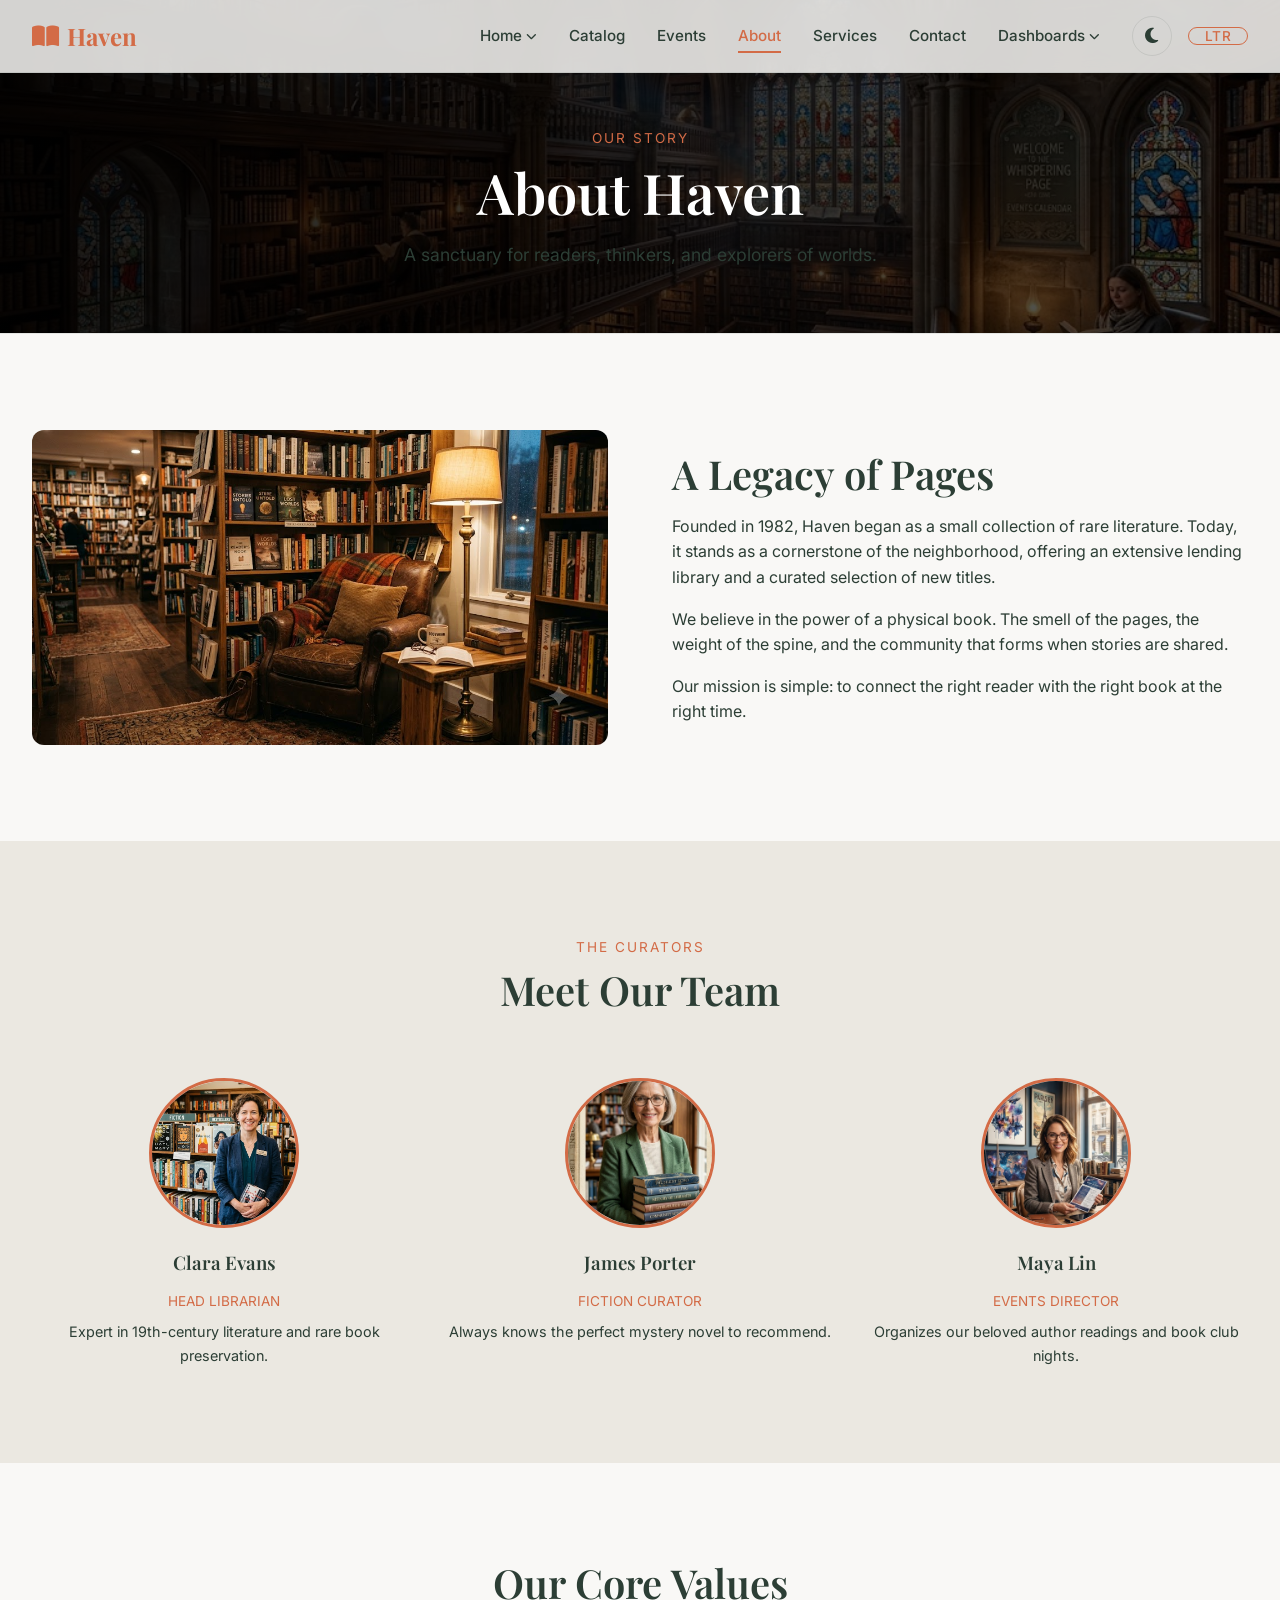
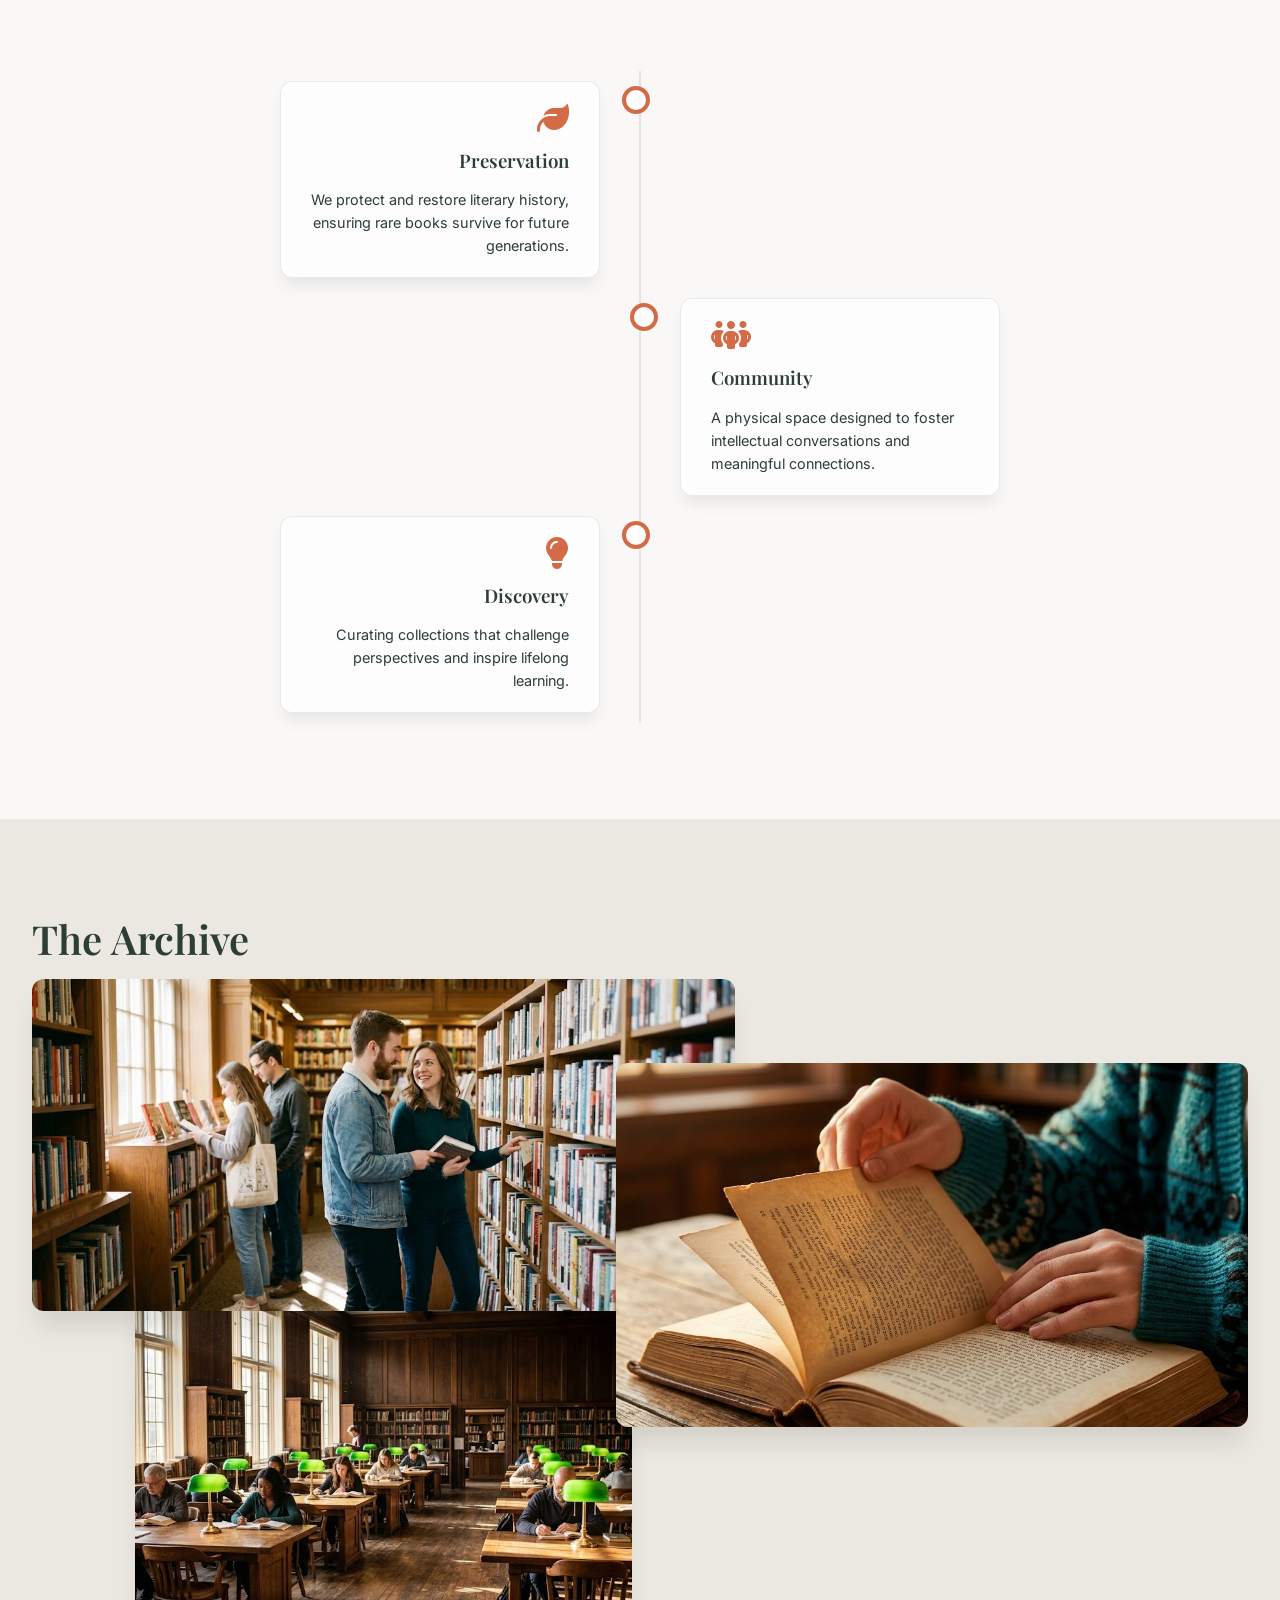
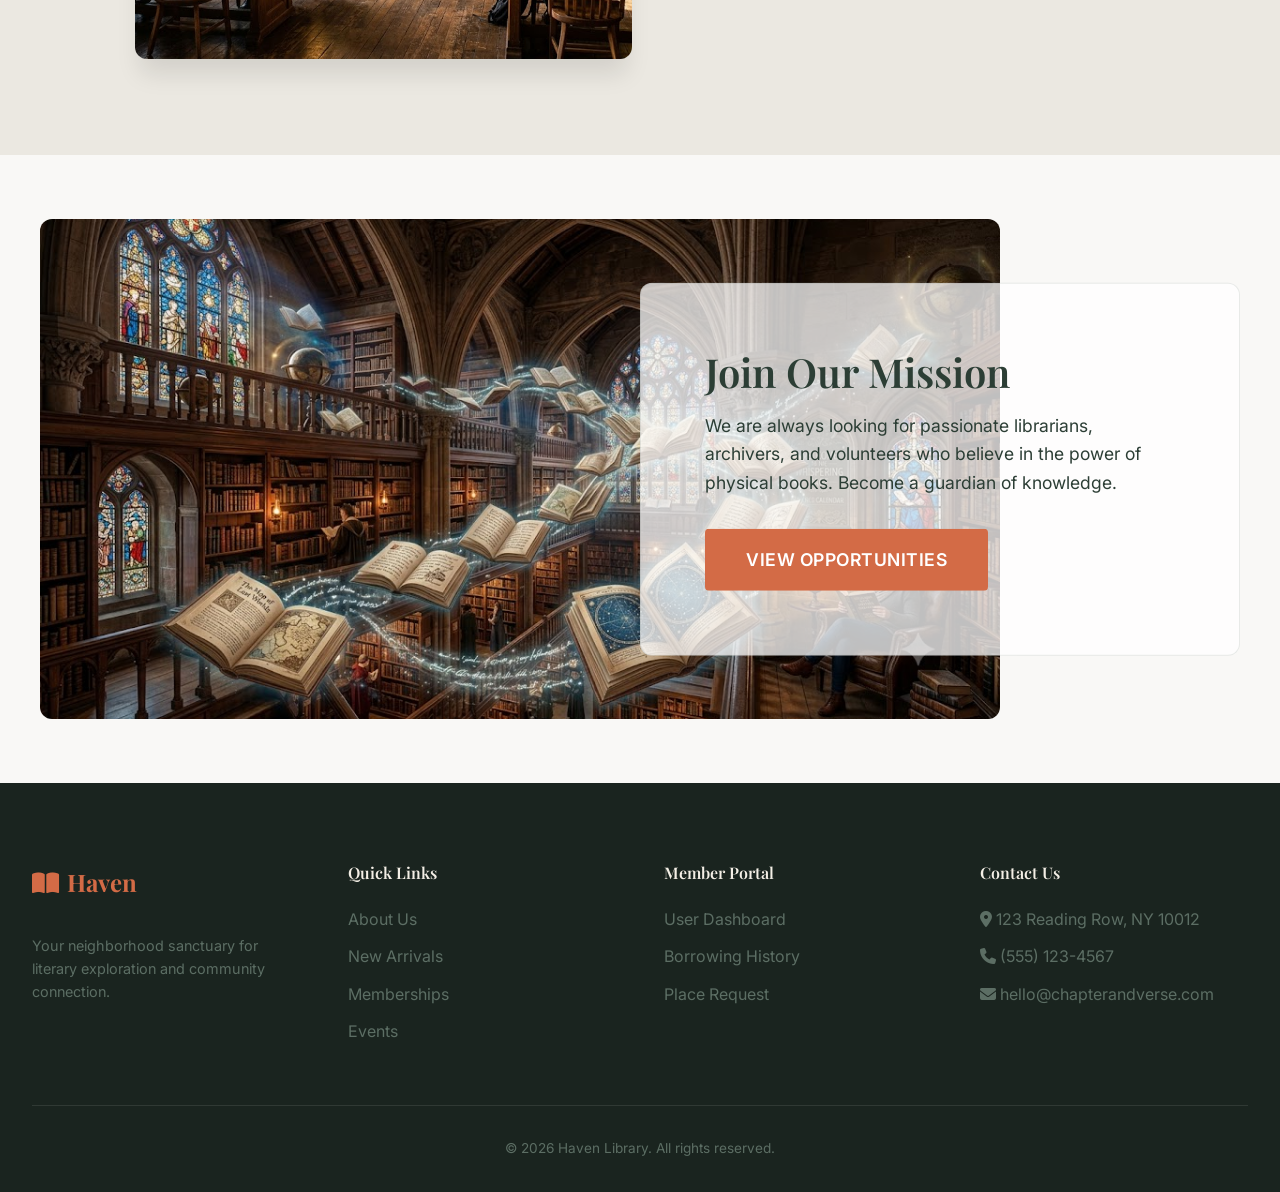
==== about.html @ 758a4d86 "Initial commit" ====
<!DOCTYPE html>
<html lang="en" data-theme="light" dir="ltr">
<head>
    <meta charset="UTF-8">
    <meta name="viewport" content="width=device-width, initial-scale=1.0">
    <title>Book Shop & Lending Library</title>
    <meta name="description" content="A premium neighborhood bookshop and lending library. Browse genres, new arrivals, and membership plans.">
    
    <!-- Fonts -->
    <link rel="preconnect" href="https://fonts.googleapis.com">
    <link rel="preconnect" href="https://fonts.gstatic.com" crossorigin>
    <link href="https://fonts.googleapis.com/css2?family=Inter:wght@300;400;500;600&family=Playfair+Display:ital,wght@0,400;0,600;0,700;1,400&display=swap" rel="stylesheet">
    
    <!-- Icons -->
    <link rel="stylesheet" href="https://cdnjs.cloudflare.com/ajax/libs/font-awesome/6.4.0/css/all.min.css">
    
    <!-- Styles -->
    <link rel="stylesheet" href="styles.css">
    <!-- Favicon -->
    <link rel="icon" href="data:image/svg+xml,<svg xmlns='http://www.w3.org/2000/svg' viewBox='0 0 100 100'><text y='.9em' font-size='90'>📖</text></svg>">
</head>
<body>

    <!-- Header -->
    <header class="header" id="header">
        <div class="container nav-container">
            <a href="index.html" class="logo">
                <i class="fa-solid fa-book-open"></i>
                Haven
            </a>

            <nav>
                <ul class="nav-menu">
                    <!-- Home Dropdown -->
                    <li class="dropdown">
                        <span class="nav-link dropdown-toggle">
                            Home <i class="fa-solid fa-chevron-down" style="font-size: 0.7em;"></i>
                        </span>
                        <ul class="dropdown-menu">
                            <li><a href="index.html" class="dropdown-item">Home 1 (Classic)</a></li>
                            <li><a href="home2.html" class="dropdown-item">Home 2 (Modern)</a></li>
                        </ul>
                    </li>
                    <li><a href="catalog.html" class="nav-link">Catalog</a></li>
                    <li><a href="events.html" class="nav-link">Events</a></li>
                    <li><a href="about.html" class="nav-link active">About</a></li>
                    <li><a href="services.html" class="nav-link">Services</a></li>
                    <li><a href="contact.html" class="nav-link">Contact</a></li>
                    
                    <!-- Dashboard Dropdown -->
                    <li class="dropdown">
                        <span class="nav-link dropdown-toggle">
                            Dashboards <i class="fa-solid fa-chevron-down" style="font-size: 0.7em;"></i>
                        </span>
                        <ul class="dropdown-menu">
                            <li><a href="dashboard.html" class="dropdown-item"><i class="fa-regular fa-user"></i> User Dashboard</a></li>
                            <li><a href="admin.html" class="dropdown-item"><i class="fa-solid fa-lock"></i> Admin Dashboard</a></li>
                        </ul>
                    </li>
                    <li class="nav-toggles-item">
                        <div class="header-controls">
                            <button id="themeToggle" class="toggle-btn" aria-label="Toggle Dark Mode">
                                <i class="fa-solid fa-moon"></i>
                            </button>
                            <button id="dirToggle" class="btn btn-outline lang-toggle" aria-label="Toggle Text Direction">
                                LTR
                            </button>
                        </div>
                    </li>
                </ul>
            </nav>

            <button class="mobile-toggle" id="mobileToggle" aria-label="Toggle Menu"><i class="fa-solid fa-bars"></i></button>
        </div>
    </header>

    <!-- About Page Header -->
    <header class="page-header" style="position: relative; overflow: hidden; background-color: transparent;">
        <img src="76ff0e44-7085-4383-aed8-23948f202805.jpeg" alt="About Haven" class="hero-bg">
        <div class="hero-overlay"></div>
        <div class="container reveal" style="position: relative; z-index: 10;">
            <span class="section-subtitle">Our Story</span>
            <h1 class="page-title" style="color: white;">About Haven</h1>
            <p style="color: var(--text-primary); max-width: 600px; margin: 0 auto; font-size: 1.1rem;">A sanctuary for readers, thinkers, and explorers of worlds.</p>
        </div>
    </header>

    <!-- Our Story Section -->
    <section class="section">
        <div class="container">
            <div style="display: grid; grid-template-columns: repeat(auto-fit, minmax(300px, 1fr)); gap: 4rem; align-items: center;">
                <div class="reveal">
                    <img src="80c6503f-d42f-417b-8337-ac3bcc38809f.jpeg" alt="Library Interior" style="width: 100%; border-radius: 12px; box-shadow: var(--shadow-xl);">
                </div>
                <div class="reveal" style="transition-delay: 0.2s;">
                    <h2 class="section-title">A Legacy of Pages</h2>
                    <p class="mb-4 text-secondary">Founded in 1982, Haven began as a small collection of rare literature. Today, it stands as a cornerstone of the neighborhood, offering an extensive lending library and a curated selection of new titles.</p>
                    <p class="mb-4 text-secondary">We believe in the power of a physical book. The smell of the pages, the weight of the spine, and the community that forms when stories are shared.</p>
                    <p class="text-secondary">Our mission is simple: to connect the right reader with the right book at the right time.</p>
                </div>
            </div>
        </div>
    </section>

    <!-- Meet the Team -->
    <section class="section" style="background-color: var(--bg-secondary);">
        <div class="container">
            <div class="section-heading reveal">
                <span class="section-subtitle">The Curators</span>
                <h2 class="section-title">Meet Our Team</h2>
            </div>
            <div class="team-grid">
                <div class="team-card reveal">
                    <img src="a6f9d0ed-96dd-4e14-bbec-952590f43e72.jpeg" alt="Clara Evans" class="team-img">
                    <h3>Clara Evans</h3>
                    <p style="color: var(--accent); font-size: 0.85rem; text-transform: uppercase; margin-bottom: 0.5rem; display: block;">Head Librarian</p>
                    <p style="font-size: 0.9rem; color: var(--text-primary);">Expert in 19th-century literature and rare book preservation.</p>
                </div>
                <div class="team-card reveal" style="transition-delay: 0.1s;">
                    <img src="3a83645f-9e93-4608-8c85-03bab5e78cf7.jpeg" alt="James Porter" class="team-img">
                    <h3>James Porter</h3>
                    <p style="color: var(--accent); font-size: 0.85rem; text-transform: uppercase; margin-bottom: 0.5rem; display: block;">Fiction Curator</p>
                    <p style="font-size: 0.9rem; color: var(--text-primary);">Always knows the perfect mystery novel to recommend.</p>
                </div>
                <div class="team-card reveal" style="transition-delay: 0.2s;">
                    <img src="a6c5d80a-0612-4df1-a582-3ed206440382.jpeg" alt="Maya Lin" class="team-img">
                    <h3>Maya Lin</h3>
                    <p style="color: var(--accent); font-size: 0.85rem; text-transform: uppercase; margin-bottom: 0.5rem; display: block;">Events Director</p>
                    <p style="font-size: 0.9rem; color: var(--text-primary);">Organizes our beloved author readings and book club nights.</p>
                </div>
            </div>
        </div>
    </section>

    <!-- Section 4: Core Values -->
    <section class="section">
        <div class="container reveal" style="position: relative; z-index: 10;">
            <h2 class="section-title" style="text-align: center; margin-bottom: 4rem;">Our Core Values</h2>
            <div class="vertical-timeline">
                <div class="timeline-item left">
                    <div class="timeline-content">
                        <i class="fa-solid fa-leaf timeline-icon"></i>
                        <h3 style="margin-bottom: 1rem;">Preservation</h3>
                        <p style="color: var(--text-primary); font-size: 0.9rem;">We protect and restore literary history, ensuring rare books survive for future generations.</p>
                    </div>
                </div>
                <div class="timeline-item right">
                    <div class="timeline-content">
                        <i class="fa-solid fa-people-group timeline-icon"></i>
                        <h3 style="margin-bottom: 1rem;">Community</h3>
                        <p style="color: var(--text-primary); font-size: 0.9rem;">A physical space designed to foster intellectual conversations and meaningful connections.</p>
                    </div>
                </div>
                <div class="timeline-item left">
                    <div class="timeline-content">
                        <i class="fa-solid fa-lightbulb timeline-icon"></i>
                        <h3 style="margin-bottom: 1rem;">Discovery</h3>
                        <p style="color: var(--text-primary); font-size: 0.9rem;">Curating collections that challenge perspectives and inspire lifelong learning.</p>
                    </div>
                </div>
            </div>
        </div>
    </section>

    <!-- Section 5: The Archive Gallery -->
    <section class="section" style="background-color: var(--bg-secondary); overflow: hidden;">
        <div class="container reveal" style="position: relative; z-index: 10;">
            <h2 class="section-title">The Archive</h2>
            <div class="masonry-collage">
                <div class="masonry-item m-item-1">
                    <img src="03afe36d-afa8-4ec9-bcd1-c13541b6d975.jpeg" alt="Archive Image 1">
                </div>
                <div class="masonry-item m-item-2">
                    <img src="969bd23e-c5d7-4df9-9360-d5f03ae5e233.jpeg" alt="Archive Image 2">
                </div>
                <div class="masonry-item m-item-3">
                    <img src="af3d0022-21b1-41a2-ac44-424d550dd46a.jpeg" alt="Archive Image 3">
                </div>
            </div>
        </div>
    </section>

    <!-- Section 6: Join Our Mission -->
    <section class="section" style="padding: 0;">
        <div class="overlap-container reveal">
            <img src="0cc7e056-24b3-48b5-ab06-8b6b2de381cd.jpeg" alt="Join Our Mission" class="overlap-image">
            <div class="overlap-content">
                <h2 class="section-title">Join Our Mission</h2>
                <p style="color: var(--text-primary); margin-bottom: 2rem; font-size: 1.1rem; line-height: 1.6;">We are always looking for passionate librarians, archivers, and volunteers who believe in the power of physical books. Become a guardian of knowledge.</p>
                <a href="contact.html" class="btn btn-primary" style="padding: 1rem 2.5rem; font-size: 1.1rem;">View Opportunities</a>
            </div>
        </div>
    </section>

    <!-- Footer -->
    <footer id="contact" class="footer">
        <div class="container">
            <div class="footer-grid">
                <div>
                    <a href="#" class="footer-logo">
                        <i class="fa-solid fa-book-open"></i> Haven
                    </a>
                    <p style="font-size: 0.9rem; margin-top: 1rem;">Your neighborhood sanctuary for literary exploration and community connection.</p>
                </div>
                <div>
                    <h4 class="footer-heading">Quick Links</h4>
                    <ul class="footer-links">
                        <li><a href="#about">About Us</a></li>
                        <li><a href="#arrivals">New Arrivals</a></li>
                        <li><a href="#memberships">Memberships</a></li>
                        <li><a href="#events">Events</a></li>
                    </ul>
                </div>
                <div>
                    <h4 class="footer-heading">Member Portal</h4>
                    <ul class="footer-links">
                        <li><a href="dashboard.html">User Dashboard</a></li>
                        <li><a href="#">Borrowing History</a></li>
                        <li><a href="#">Place Request</a></li>
                    </ul>
                </div>
                <div>
                    <h4 class="footer-heading">Contact Us</h4>
                    <ul class="footer-links">
                        <li><i class="fa-solid fa-location-dot"></i> 123 Reading Row, NY 10012</li>
                        <li><i class="fa-solid fa-phone"></i> (555) 123-4567</li>
                        <li><i class="fa-solid fa-envelope"></i> hello@chapterandverse.com</li>
                    </ul>
                </div>
            </div>
            <div class="footer-bottom">
                <p>&copy; 2026 Haven Library. All rights reserved.</p>
            </div>
        </div>
    </footer>

    <!-- Script -->
    <script src="script.js"></script>
</body>
</html>
---- styles.css ----
@import url('https://fonts.googleapis.com/css2?family=Inter:wght@300;400;500;600&family=Playfair+Display:ital,wght@0,400;0,600;0,700;1,400&display=swap');

:root {
  /* Colors - Light Theme (Sage & Terracotta) */
  --bg-primary: #F9F8F6;
  --bg-secondary: #EBE8E1;
  --text-primary: #2C3E35;
  --text-secondary: #5C6E64;
  --accent: #D36B46; /* Terracotta */
  --accent-hover: #E87A54;
  --accent-text: #FFFFFF;
  --card-bg: rgba(255, 255, 255, 0.75);
  --border-color: rgba(44, 62, 53, 0.1);
  --nav-bg: rgba(249, 248, 246, 0.85);
  --footer-bg: #1A241F;

  /* Fonts */
  --font-heading: 'Playfair Display', serif;
  --font-body: 'Inter', sans-serif;

  /* Transitions */
  --transition-fast: 0.2s ease;
  --transition-normal: 0.4s cubic-bezier(0.25, 0.46, 0.45, 0.94);
  
  /* Shadows */
  --shadow-sm: 0 4px 6px -1px rgba(0, 0, 0, 0.05);
  --shadow-md: 0 10px 15px -3px rgba(0, 0, 0, 0.08);
  --shadow-lg: 0 20px 25px -5px rgba(0, 0, 0, 0.1);
}

/* Dark Theme (Midnight Forest) */
html[data-theme="dark"] {
  --bg-primary: #1A241F;
  --bg-secondary: #24312A;
  --text-primary: #F3F1ED;
  --text-secondary: #B0B9B3;
  --accent: #E89B7B; /* Soft Terracotta */
  --accent-hover: #F4B296;
  --accent-text: #1A241F;
  --card-bg: rgba(36, 49, 42, 0.7);
  --border-color: rgba(243, 241, 237, 0.1);
  --nav-bg: rgba(26, 36, 31, 0.85);
  --footer-bg: #0F1512;
}

/* Reset */
* {
  margin: 0;
  padding: 0;
  box-sizing: border-box;
}

html {
  scroll-behavior: smooth;
  direction: ltr; /* Default LTR */
}

html[dir="rtl"] {
  direction: rtl;
}

body {
  font-family: var(--font-body);
  background-color: var(--bg-primary);
  color: var(--text-primary);
  line-height: 1.6;
  transition: background-color var(--transition-normal), color var(--transition-normal);
  overflow-x: hidden;
}

h1, h2, h3, h4, h5, h6 {
  font-family: var(--font-heading);
  font-weight: 600;
  line-height: 1.2;
  margin-bottom: 1rem;
}

a {
  color: inherit;
  text-decoration: none;
}

ul {
  list-style: none;
}

img {
  max-width: 100%;
  height: auto;
  display: block;
}

/* Utility Classes */
.container {
  max-width: 1280px;
  margin: 0 auto;
  padding: 0 2rem;
}

.section {
  padding: 6rem 0;
}

.text-center { text-align: center; }
.mb-2 { margin-bottom: 0.5rem; }
.mb-4 { margin-bottom: 1rem; }
.mb-8 { margin-bottom: 2rem; }
.mt-8 { margin-top: 2rem; }

/* Buttons */
.btn {
  display: inline-block;
  padding: 0.875rem 2rem;
  font-family: var(--font-body);
  font-size: 0.95rem;
  font-weight: 500;
  letter-spacing: 0.5px;
  text-transform: uppercase;
  border-radius: 4px;
  cursor: pointer;
  transition: all var(--transition-fast);
  border: 1px solid transparent;
}

.btn-primary {
  background-color: var(--accent);
  color: var(--accent-text);
  font-weight: 600;
}

.btn-primary:hover {
  background-color: var(--accent-hover);
  transform: translateY(-2px);
  box-shadow: 0 4px 12px rgba(211, 107, 70, 0.3);
}

.btn-outline {
  background-color: transparent;
  border-color: var(--accent);
  color: var(--accent);
}

.btn-outline:hover {
  background-color: var(--accent);
  color: var(--accent-text);
}

/* Header & Navigation */
.header {
  position: fixed;
  top: 0;
  width: 100%;
  z-index: 1000;
  background-color: var(--nav-bg);
  backdrop-filter: blur(12px);
  -webkit-backdrop-filter: blur(12px);
  border-bottom: 1px solid var(--border-color);
  transition: padding var(--transition-fast), background-color var(--transition-normal);
  padding: 1rem 0;
}

.header.scrolled {
  padding: 0.5rem 0;
  box-shadow: var(--shadow-sm);
}

.nav-container {
  display: flex;
  justify-content: space-between;
  align-items: center;
}

.logo {
  font-family: var(--font-heading);
  font-size: 1.5rem;
  font-weight: 700;
  color: var(--accent);
  display: flex;
  align-items: center;
  gap: 0.5rem;
}

.nav-menu {
  display: flex;
  gap: 2rem;
  align-items: center;
}

.nav-link {
  font-size: 0.95rem;
  font-weight: 500;
  position: relative;
  transition: color var(--transition-fast);
  padding: 0.5rem 0;
}

.nav-link:hover {
  color: var(--accent);
}

.nav-link::after {
  content: '';
  position: absolute;
  bottom: 0;
  left: 0;
  width: 0;
  height: 2px;
  background-color: var(--accent);
  transition: width var(--transition-fast);
}

html[dir="rtl"] .nav-link::after {
  left: auto;
  right: 0;
}

.nav-link:hover::after {
  width: 100%;
}

.nav-link.active {
  color: var(--accent);
}

.nav-link.active::after {
  width: 100%;
}

/* Dropdowns */
.dropdown {
  position: relative;
}

.dropdown-toggle {
  display: flex;
  align-items: center;
  gap: 0.25rem;
  cursor: pointer;
}

.dropdown-menu {
  position: absolute;
  top: 100%;
  left: 0;
  min-width: 200px;
  background-color: var(--bg-primary);
  border: 1px solid var(--border-color);
  border-radius: 4px;
  box-shadow: var(--shadow-md);
  padding: 0.5rem 0;
  opacity: 0;
  visibility: hidden;
  transform: translateY(10px);
  transition: all var(--transition-fast);
}

html[dir="rtl"] .dropdown-menu {
  left: auto;
  right: 0;
}

.dropdown:hover .dropdown-menu {
  opacity: 1;
  visibility: visible;
  transform: translateY(0);
}

.dropdown-item {
  display: block;
  padding: 0.75rem 1.5rem;
  font-size: 0.9rem;
  color: var(--text-secondary);
  transition: background-color var(--transition-fast), color var(--transition-fast);
}

.dropdown-item:hover {
  background-color: var(--bg-secondary);
  color: var(--accent);
}

/* Header Controls (Toggles) */
.header-controls {
  display: flex;
  align-items: center;
  gap: 1rem;
}

.toggle-btn {
  background: transparent;
  border: 1px solid var(--border-color);
  color: var(--text-primary);
  width: 40px;
  height: 40px;
  border-radius: 50%;
  display: flex;
  align-items: center;
  justify-content: center;
  cursor: pointer;
  transition: all var(--transition-fast);
  font-size: 1.1rem;
}

.toggle-btn:hover {
  background-color: var(--bg-secondary);
  color: var(--accent);
  border-color: var(--accent);
}

.lang-toggle {
  width: auto;
  padding: 0 1rem;
  border-radius: 20px;
  font-family: var(--font-body);
  font-weight: 500;
  font-size: 0.85rem;
}

/* Hero Section */
.hero {
  position: relative;
  min-height: 100vh;
  display: flex;
  align-items: center;
  padding-top: 5rem;
  overflow: hidden;
}

.hero-bg {
  position: absolute;
  top: 0;
  left: 0;
  width: 100%;
  height: 100%;
  object-fit: cover;
  z-index: -2;
  filter: brightness(0.6);
}

html[data-theme="dark"] .hero-bg {
  filter: brightness(0.3);
}

.hero-overlay {
  position: absolute;
  top: 0;
  left: 0;
  width: 100%;
  height: 100%;
  background: linear-gradient(to right, rgba(0,0,0,0.8) 0%, rgba(0,0,0,0.4) 100%);
  z-index: -1;
}

html[dir="rtl"] .hero-overlay {
  background: linear-gradient(to left, rgba(0,0,0,0.8) 0%, rgba(0,0,0,0.4) 100%);
}

.hero-content {
  max-width: 600px;
  color: #F4EFE6;
}

.hero-subtitle {
  font-family: var(--font-body);
  text-transform: uppercase;
  letter-spacing: 2px;
  font-size: 0.9rem;
  color: var(--accent);
  margin-bottom: 1rem;
  display: block;
}

.hero-title {
  font-size: 4rem;
  margin-bottom: 1.5rem;
  color: #fff;
}

.hero-text {
  font-size: 1.125rem;
  color: #ccc;
  margin-bottom: 2rem;
}

.hero-actions {
  display: flex;
  gap: 1rem;
}

/* Hero Search Bar (Catalog) */
.hero-search-wrapper {
  max-width: 800px;
  margin: 0 auto;
  display: flex;
  box-shadow: var(--shadow-lg);
  border-radius: 50px;
  overflow: hidden;
  background-color: var(--card-bg);
}

.hero-search-input {
  flex-grow: 1;
  border: none;
  padding: 1.5rem 2rem;
  font-size: 1.1rem;
  background: transparent;
  color: var(--text-primary);
  outline: none;
  min-width: 0; /* Prevents flex items from overflowing */
}

.hero-search-btn {
  border-radius: 0;
  padding: 0 3rem;
  font-size: 1.2rem;
  flex-shrink: 0;
}

/* Section Headings */
.section-heading {
  text-align: center;
  margin-bottom: 4rem;
}

.section-title {
  font-size: 2.5rem;
  color: var(--text-primary);
}

.section-subtitle {
  font-family: var(--font-body);
  color: var(--accent);
  text-transform: uppercase;
  letter-spacing: 2px;
  font-size: 0.85rem;
  margin-bottom: 0.5rem;
  display: block;
}

/* Featured Books / New Arrivals */
.books-grid {
  display: grid;
  grid-template-columns: repeat(auto-fit, minmax(250px, 1fr));
  gap: 2rem;
}

.book-card {
  background-color: var(--card-bg);
  border: 1px solid var(--border-color);
  border-radius: 8px;
  overflow: hidden;
  transition: transform var(--transition-normal), box-shadow var(--transition-normal);
  padding: 1rem;
  backdrop-filter: blur(8px);
}

.book-card:hover {
  transform: translateY(-10px);
  box-shadow: var(--shadow-lg);
  border-color: var(--accent);
}

.book-cover {
  width: 100%;
  aspect-ratio: 2/3;
  object-fit: cover;
  border-radius: 4px;
  margin-bottom: 1.5rem;
  box-shadow: var(--shadow-sm);
}

.book-info {
  text-align: center;
}

.book-genre {
  font-size: 0.75rem;
  text-transform: uppercase;
  color: var(--accent);
  letter-spacing: 1px;
  margin-bottom: 0.5rem;
  display: block;
}

.book-title {
  font-size: 1.25rem;
  margin-bottom: 0.5rem;
}

.book-author {
  font-size: 0.9rem;
  color: var(--text-secondary);
}

/* Genres Section */
.genres {
  background-color: var(--bg-secondary);
}

.genre-grid {
  display: grid;
  grid-template-columns: repeat(auto-fit, minmax(200px, 1fr));
  gap: 1.5rem;
}

.genre-card {
  padding: 2rem 1rem;
  text-align: center;
  background-color: var(--bg-primary);
  border: 1px solid var(--border-color);
  border-radius: 8px;
  cursor: pointer;
  transition: all var(--transition-normal);
}

.genre-icon {
  font-size: 2.5rem;
  color: var(--accent);
  margin-bottom: 1rem;
}

.genre-card:hover {
  background-color: var(--accent);
  transform: scale(1.05);
}

.genre-card p {
  color: var(--text-secondary);
  transition: color var(--transition-normal);
}

.genre-card:hover p {
  color: rgba(255,255,255,0.9);
}

.genre-card:hover .genre-title,
.genre-card:hover .genre-icon {
  color: var(--accent-text);
}

/* Membership Section */
.membership-grid {
  display: grid;
  grid-template-columns: repeat(auto-fit, minmax(300px, 1fr));
  gap: 2rem;
  align-items: center;
}

.plan-card {
  background-color: var(--bg-secondary);
  border: 1px solid var(--border-color);
  border-radius: 12px;
  padding: 3rem 2rem;
  text-align: center;
  transition: transform var(--transition-normal);
  position: relative;
}

.plan-card.popular {
  background-color: var(--bg-primary);
  border-color: var(--accent);
  box-shadow: var(--shadow-lg);
  transform: scale(1.05);
}

.plan-card:hover {
  transform: translateY(-10px);
}

.plan-card.popular:hover {
  transform: scale(1.05) translateY(-10px);
}

.popular-badge {
  position: absolute;
  top: -12px;
  left: 50%;
  transform: translateX(-50%);
  background-color: var(--accent);
  color: var(--accent-text);
  padding: 0.25rem 1rem;
  border-radius: 20px;
  font-size: 0.75rem;
  font-weight: 600;
  text-transform: uppercase;
  letter-spacing: 1px;
}

.plan-price {
  font-size: 3rem;
  font-family: var(--font-heading);
  color: var(--text-primary);
  margin: 1.5rem 0;
}

.plan-price span {
  font-size: 1rem;
  color: var(--text-secondary);
  font-family: var(--font-body);
}

.plan-features {
  margin: 2rem 0;
  text-align: left;
}

html[dir="rtl"] .plan-features {
  text-align: right;
}

.plan-features li {
  padding: 0.5rem 0;
  border-bottom: 1px solid var(--border-color);
  color: var(--text-secondary);
  display: flex;
  align-items: center;
  gap: 0.5rem;
}

.plan-features li i {
  color: var(--accent);
}

/* Events Section */
.events {
  background-color: var(--bg-secondary);
}

.event-card {
  display: flex;
  background-color: var(--bg-primary);
  border-radius: 8px;
  overflow: hidden;
  margin-bottom: 1.5rem;
  border: 1px solid var(--border-color);
  transition: transform var(--transition-fast);
}

.event-card:hover {
  transform: translateX(10px);
  border-color: var(--accent);
}

html[dir="rtl"] .event-card:hover {
  transform: translateX(-10px);
}

.event-date {
  background-color: var(--accent);
  color: var(--accent-text);
  padding: 1.5rem;
  text-align: center;
  display: flex;
  flex-direction: column;
  justify-content: center;
  min-width: 100px;
}

.event-day {
  font-size: 2rem;
  font-weight: 700;
  line-height: 1;
}

.event-month {
  font-size: 0.85rem;
  text-transform: uppercase;
  font-weight: 600;
}

.event-info {
  padding: 1.5rem;
}

/* Footer */
.footer {
  background-color: var(--footer-bg);
  color: var(--text-secondary);
  padding: 5rem 0 2rem;
}

.footer-grid {
  display: grid;
  grid-template-columns: repeat(auto-fit, minmax(200px, 1fr));
  gap: 3rem;
  margin-bottom: 3rem;
}

.footer-logo {
  color: var(--accent);
  font-family: var(--font-heading);
  font-size: 1.5rem;
  font-weight: 700;
  margin-bottom: 1rem;
  display: inline-flex;
  align-items: center;
  gap: 0.5rem;
}

.footer-heading {
  color: #F4EFE6;
  font-family: var(--font-heading);
  margin-bottom: 1.5rem;
}

.footer-links li {
  margin-bottom: 0.75rem;
}

.footer-links a {
  transition: color var(--transition-fast);
}

.footer-links a:hover {
  color: var(--accent);
}

.footer-bottom {
  text-align: center;
  padding-top: 2rem;
  border-top: 1px solid rgba(244, 239, 230, 0.1);
  font-size: 0.85rem;
}

/* Animations */
.reveal {
  opacity: 0;
  transform: translateY(30px);
  transition: all 0.8s ease;
}

.reveal.active {
  opacity: 1;
  transform: translateY(0);
}

/* Internal Page Headers */
.page-header {
  padding-top: 8rem;
  padding-bottom: 4rem;
  background-color: var(--bg-secondary);
  text-align: center;
  border-bottom: 1px solid var(--border-color);
}

.page-title {
  font-size: 3.5rem;
  color: var(--text-primary);
  margin-bottom: 1rem;
}

/* Forms */
.contact-grid {
  display: grid;
  grid-template-columns: 1fr 1fr;
  gap: 4rem;
}
.form-group {
  margin-bottom: 1.5rem;
}
.form-label {
  display: block;
  font-weight: 500;
  margin-bottom: 0.5rem;
  color: var(--text-primary);
}
.form-control {
  width: 100%;
  padding: 1rem;
  background-color: var(--bg-primary);
  border: 1px solid var(--border-color);
  border-radius: 4px;
  color: var(--text-primary);
  font-family: var(--font-body);
  transition: border-color var(--transition-fast);
}
.form-control:focus {
  outline: none;
  border-color: var(--accent);
}
textarea.form-control {
  resize: vertical;
  min-height: 150px;
}

/* Team Section */
.team-grid {
  display: grid;
  grid-template-columns: repeat(auto-fit, minmax(250px, 1fr));
  gap: 2rem;
}
.team-card {
  text-align: center;
}
.team-img {
  width: 150px;
  height: 150px;
  border-radius: 50%;
  object-fit: cover;
  margin: 0 auto 1.5rem;
  border: 3px solid var(--accent);
}

/* Services Grid (Alternate) */
.services-grid-alt {
  display: grid;
  grid-template-columns: repeat(auto-fit, minmax(300px, 1fr));
  gap: 3rem;
}

/* Mobile Toggle (Hamburger) */
.mobile-toggle {
  display: none;
  background: none;
  border: none;
  font-size: 1.5rem;
  color: var(--text-primary);
  cursor: pointer;
  padding: 0.5rem;
  transition: color var(--transition-fast);
}

.mobile-toggle:hover {
  color: var(--accent);
}

/* Responsive Design & Breakpoints */
@media (max-width: 1024px) {
  .hero-title {
    font-size: 3rem;
  }
  
  .bento-grid {
    grid-template-columns: 1fr 1fr;
  }
  .bento-wide {
    grid-column: span 2;
  }
  .bento-tall {
    grid-row: span 2;
  }
  
  .masonry-collage {
    grid-template-columns: 1fr 1fr;
  }
  
  .footer-grid {
    grid-template-columns: 1fr 1fr;
    gap: 3rem;
  }
}

@media (max-width: 768px) {
  .hero-title {
    font-size: 2.5rem;
  }
  
  .hero-search-wrapper {
    flex-direction: column;
    border-radius: 20px;
  }
  
  .hero-search-input {
    padding: 1rem 1.5rem;
    font-size: 1rem;
  }
  
  .accordion-showcase {
    flex-direction: column;
    height: 600px;
  }
  
  .hero-search-btn {
    padding: 1rem;
    width: 100%;
    border-radius: 0 0 20px 20px;
  }
  
  .frosted-glass-panel {
    padding: 2rem;
  }
  
  .section-title {
    font-size: 2rem;
  }
  .container {
    padding: 0 16px;
  }
  
  /* Mobile Nav Drawer */
  .nav-menu {
    position: fixed;
    top: 0;
    height: 100vh;
    height: 100dvh;
    right: -100%;
    width: 85%;
    max-width: 300px;
    background-color: var(--bg-primary);
    flex-direction: column;
    align-items: flex-start;
    padding: 5rem 2rem 2rem;
    gap: 0; /* Override global flex gap */
    transition: right 0.3s cubic-bezier(0.25, 0.46, 0.45, 0.94);
    z-index: 1050;
    overflow-y: auto;
    box-shadow: -5px 0 25px rgba(0,0,0,0.15);
    display: flex;
  }
  .nav-menu.active {
    right: 0;
  }
  .nav-menu li {
    width: 100%;
    margin-bottom: 0.5rem;
  }
  .nav-menu .nav-link {
    display: inline-block;
    width: auto;
    font-size: 1.25rem;
    padding: 10px 0;
  }
  
  /* Dropdown on Mobile */
  .dropdown-menu {
    position: static;
    opacity: 1;
    visibility: visible;
    box-shadow: none;
    background: transparent;
    border: none;
    padding-left: 1rem;
    margin-top: 0.5rem;
    display: none;
  }
  .dropdown.active .dropdown-menu {
    display: block;
  }
  
  .nav-toggles-item {
    margin-top: 2rem;
    padding-top: 2rem;
    border-top: 1px solid var(--border-color);
    width: 100%;
  }
  
  .mobile-toggle {
    display: block;
    z-index: 1002;
  }
  
  .plan-card.popular {
    transform: none;
  }
  .plan-card.popular:hover {
    transform: translateY(-5px);
  }
  
  /* Buttons & Inputs */
  .btn, .form-control {
    min-height: 44px;
    width: 100%;
  }
  .btn {
    display: flex;
    justify-content: center;
    align-items: center;
    margin-bottom: 0.5rem;
  }
  
  /* Specific Grid Fixes */
  .services-grid-alt {
    gap: 1.5rem;
  }
  .bento-item {
    min-height: 250px;
  }
  
  .masonry-collage {
    grid-auto-rows: 200px;
    gap: 1rem;
  }
  
  .footer-grid {
    gap: 2.5rem;
  }
  
  .newsletter-card {
    padding: 2rem !important;
  }
  
  .newsletter-form {
    flex-direction: column;
    align-items: stretch;
  }
  
  .newsletter-form input,
  .newsletter-form button {
    width: 100%;
  }
}

/* 360px Specific Tweaks */
@media (max-width: 480px) {
  .hero-title {
    font-size: 2.2rem;
  }
  .page-title {
    font-size: 2rem;
  }
  .hero-content {
    padding-top: 5rem;
    padding-bottom: 4rem;
  }
  
  /* Grids */
  .services-grid-alt {
    grid-template-columns: 1fr;
  }
  .bento-grid {
    grid-template-columns: 1fr;
  }
  .bento-wide, .bento-tall {
    grid-column: span 1;
    grid-row: span 1;
  }
  .masonry-collage {
    grid-template-columns: 1fr;
  }
  .masonry-item {
    grid-column: span 1 !important;
    grid-row: span 1 !important;
  }
  .footer-grid {
    grid-template-columns: 1fr;
  }

  /* Polaroids */
  .polaroid-grid {
    height: auto;
    flex-direction: column;
    gap: 2rem;
    padding: 2rem 0;
  }
  .polaroid {
    position: relative;
    transform: none !important;
    margin: 0 auto;
    width: 100%;
    max-width: 280px;
  }
  .polaroid img {
    width: 100%;
    height: auto;
  }
  
  /* Timeline */
  .vertical-timeline::after {
    left: 20px;
  }
  .timeline-item {
    width: 100%;
    padding-left: 50px;
    padding-right: 15px;
  }
  .timeline-item.right {
    left: 0;
  }
  .timeline-item.left {
    text-align: left;
  }
  .timeline-item::after, .timeline-item.right::after {
    left: 10px;
  }
  
  /* Split Parallax */
  .split-parallax {
    flex-direction: column;
    height: auto;
  }
  .split-parallax-img {
    min-height: 300px;
    background-attachment: scroll;
  }
  .split-parallax-content {
    padding: 2.5rem 1.5rem;
  }
  
  /* Contact Form */
  .contact-grid {
    grid-template-columns: 1fr;
    gap: 2.5rem;
  }
}

/* Mobile Menu Overlay */
.mobile-menu-overlay {
  position: fixed;
  top: 0;
  left: 0;
  width: 100%;
  height: 100vh;
  background: rgba(0, 0, 0, 0.6);
  z-index: 999;
  opacity: 0;
  visibility: hidden;
  transition: all 0.3s ease;
}
.mobile-menu-overlay.active {
  opacity: 1;
  visibility: visible;
}
body.no-scroll {
  overflow: hidden;
}


/* ==========================================================================
   Advanced Custom Layouts
   ========================================================================== */

/* 1. Vertical Staggered Timeline */
.vertical-timeline {
  position: relative;
  max-width: 800px;
  margin: 0 auto;
}
.vertical-timeline::after {
  content: '';
  position: absolute;
  width: 2px;
  background-color: var(--border-color);
  top: 0;
  bottom: 0;
  left: 50%;
  margin-left: -1px;
}
.timeline-item {
  padding: 10px 40px;
  position: relative;
  background-color: inherit;
  width: 50%;
}
.timeline-item.left {
  left: 0;
  text-align: right;
}
.timeline-item.right {
  left: 50%;
  text-align: left;
}
.timeline-item::after {
  content: '';
  position: absolute;
  width: 20px;
  height: 20px;
  right: -10px;
  background-color: var(--card-bg);
  border: 4px solid var(--accent);
  top: 15px;
  border-radius: 50%;
  z-index: 1;
}
.timeline-item.right::after {
  left: -10px;
}
.timeline-content {
  padding: 20px 30px;
  background-color: var(--card-bg);
  border-radius: 12px;
  box-shadow: var(--shadow-md);
  border: 1px solid var(--border-color);
  position: relative;
}
.timeline-icon {
  font-size: 2rem;
  color: var(--accent);
  margin-bottom: 1rem;
}

/* 2. Masonry Collage */
.masonry-collage {
  display: grid;
  grid-template-columns: repeat(12, 1fr);
  grid-auto-rows: 100px;
  gap: 1rem;
}
.masonry-item {
  border-radius: 12px;
  overflow: hidden;
  box-shadow: var(--shadow-lg);
  position: relative;
}
.masonry-item img {
  width: 100%;
  height: 100%;
  object-fit: cover;
  transition: transform 0.5s ease;
}
.masonry-item:hover img {
  transform: scale(1.05);
}
.m-item-1 { grid-column: 1 / 8; grid-row: 1 / 4; z-index: 2; }
.m-item-2 { grid-column: 7 / 13; grid-row: 2 / 5; z-index: 3; margin-top: -2rem; margin-left: -2rem; }
.m-item-3 { grid-column: 2 / 7; grid-row: 4 / 7; z-index: 1; margin-top: -3rem; }

/* 3. Overlapping Block */
.overlap-container {
  position: relative;
  width: 100%;
  max-width: 1200px;
  margin: 0 auto;
  padding: 4rem 0;
}
.overlap-image {
  width: 80%;
  height: 500px;
  object-fit: cover;
  border-radius: 12px;
}
.overlap-content {
  position: absolute;
  right: 0;
  top: 50%;
  transform: translateY(-50%);
  width: 50%;
  background-color: var(--card-bg);
  padding: 4rem;
  border-radius: 12px;
  box-shadow: var(--shadow-xl);
  border: 1px solid var(--border-color);
  z-index: 5;
}

/* 4. Massive Typography Background */
.massive-typography {
  position: relative;
  overflow: hidden;
}
.massive-typography-text {
  position: absolute;
  top: -10%;
  left: -5%;
  font-size: 15rem;
  font-family: 'Playfair Display', serif;
  font-weight: 900;
  color: var(--text-primary);
  opacity: 0.03;
  white-space: nowrap;
  z-index: 0;
  user-select: none;
}
.massive-content {
  position: relative;
  z-index: 2;
  display: flex;
  align-items: center;
  gap: 4rem;
}

/* 5. Minimalist Quote Slider */
.quote-slider {
  position: relative;
  max-width: 800px;
  margin: 0 auto;
  text-align: center;
}
.quote-mark-bg {
  position: absolute;
  top: -50px;
  left: 50%;
  transform: translateX(-50%);
  font-size: 10rem;
  color: var(--accent);
  opacity: 0.1;
  font-family: serif;
  z-index: 0;
}
.quote-content {
  position: relative;
  z-index: 1;
  font-family: 'Playfair Display', serif;
  font-size: 2.5rem;
  line-height: 1.4;
  color: var(--text-primary);
  font-style: italic;
  margin-bottom: 2rem;
}

/* 6. Frosted Glass Floating Background */
.frosted-glass-section {
  position: relative;
  background-image: url('https://images.unsplash.com/photo-1512820790803-83ca734da794?q=80&w=1600&auto=format&fit=crop');
  background-size: cover;
  background-attachment: fixed;
  padding: 10rem 0;
}
.frosted-glass-panel {
  background: var(--card-bg);
  backdrop-filter: blur(20px);
  -webkit-backdrop-filter: blur(20px);
  padding: 4rem;
  border-radius: 20px;
  border: 1px solid rgba(255, 255, 255, 0.1);
  max-width: 600px;
  box-shadow: 0 30px 60px rgba(0,0,0,0.2);
}

/* 7. Hover Interaction Panels */
.hover-panels {
  display: flex;
  height: 500px;
  border-radius: 16px;
  overflow: hidden;
  box-shadow: var(--shadow-lg);
}
.hover-panel-item {
  flex: 1;
  position: relative;
  background-color: var(--card-bg);
  border-right: 1px solid var(--border-color);
  transition: flex 0.5s cubic-bezier(0.25, 0.8, 0.25, 1);
  overflow: hidden;
  cursor: pointer;
}
.hover-panel-item:last-child {
  border-right: none;
}

/* 8. Newsletter Section */
.newsletter-card {
  background: var(--card-bg);
  backdrop-filter: blur(15px);
  -webkit-backdrop-filter: blur(15px);
  padding: 4rem;
  border-radius: 20px;
  border: 1px solid rgba(255, 255, 255, 0.1);
  box-shadow: 0 20px 40px rgba(0,0,0,0.1);
  text-align: center;
  max-width: 800px;
  margin: 0 auto;
}

.newsletter-form {
  display: flex;
  gap: 1rem;
  max-width: 500px;
  margin: 0 auto;
}
.hover-panel-item:hover {
  flex: 2;
}
.hover-panel-img {
  position: absolute;
  top: 0;
  left: 0;
  width: 100%;
  height: 100%;
  object-fit: cover;
  opacity: 0;
  transition: opacity 0.5s ease;
}
.hover-panel-item:hover .hover-panel-img {
  opacity: 0.2;
}
.hover-panel-content {
  position: relative;
  z-index: 2;
  padding: 3rem;
  height: 100%;
  display: flex;
  flex-direction: column;
  justify-content: flex-end;
}
.hover-panel-content h3 {
  font-size: 2rem;
  margin-bottom: 1rem;
  font-family: 'Playfair Display', serif;
  transform: translateY(20px);
  transition: transform 0.3s ease;
}
.hover-panel-item:hover .hover-panel-content h3 {
  transform: translateY(0);
}
.hover-panel-content p {
  opacity: 0;
  transform: translateY(20px);
  transition: all 0.3s ease;
  transition-delay: 0.1s;
}
.hover-panel-item:hover .hover-panel-content p {
  opacity: 1;
  transform: translateY(0);
}

/* 8. Bento Box */
.bento-grid {
  display: grid;
  grid-template-columns: repeat(4, 1fr);
  grid-auto-rows: 200px;
  gap: 1.5rem;
}
.bento-item {
  background-color: var(--card-bg);
  border: 1px solid var(--border-color);
  border-radius: 20px;
  padding: 2rem;
  box-shadow: var(--shadow-sm);
  display: flex;
  flex-direction: column;
  justify-content: space-between;
}
.bento-wide { grid-column: span 2; }
.bento-tall { grid-row: span 2; }

/* 9. Mad Libs Form */
.mad-libs-form {
  font-size: 2.5rem;
  font-family: 'Playfair Display', serif;
  line-height: 1.8;
  color: var(--text-primary);
  text-align: center;
  max-width: 900px;
  margin: 0 auto;
}
.mad-libs-input {
  background: transparent;
  border: none;
  border-bottom: 3px solid var(--accent);
  color: var(--accent);
  font-family: inherit;
  font-size: inherit;
  width: 300px;
  text-align: center;
  outline: none;
  font-style: italic;
}

/* Responsive adjustments for layouts */
@media (max-width: 768px) {
  .vertical-timeline::after {
    left: 31px;
  }
  .timeline-item {
    width: 100%;
    padding-left: 70px;
    padding-right: 25px;
  }
  .timeline-item.right {
    left: 0;
  }
  .timeline-item.left {
    text-align: left;
  }
  .timeline-item::after {
    left: 21px !important;
  }
  .overlap-image { width: 100%; }
  .overlap-content {
    position: relative;
    width: 90%;
    transform: translateY(-50px);
    margin: 0 auto;
    padding: 2rem;
  }
  
  .massive-content { flex-direction: column; }
  
  .hover-panels { flex-direction: column; height: auto; }
  .hover-panel-item { min-height: 300px; }
  
  .mad-libs-form { font-size: 1.5rem; }
  .mad-libs-input { width: 200px; border-bottom: 2px solid var(--accent); }
}

/* 10. Staff Picks Showcase */
.staff-picks-showcase {
  display: grid;
  grid-template-columns: 1fr 1fr;
  gap: 4rem;
}
.featured-pick {
  position: sticky;
  top: 100px;
}
.featured-pick img {
  width: 100%;
  border-radius: 12px;
  box-shadow: var(--shadow-xl);
  margin-bottom: 2rem;
}
.picks-list {
  display: flex;
  flex-direction: column;
  gap: 2rem;
}
.pick-list-item {
  display: flex;
  gap: 2rem;
  align-items: center;
  background-color: var(--card-bg);
  padding: 1.5rem;
  border-radius: 12px;
  box-shadow: var(--shadow-sm);
  transition: transform 0.3s ease;
  border: 1px solid var(--border-color);
}
.pick-list-item:hover {
  transform: translateX(10px);
}
.pick-list-img {
  width: 100px;
  height: 150px;
  object-fit: cover;
  border-radius: 8px;
  box-shadow: var(--shadow-md);
}
@media (max-width: 768px) {
  .staff-picks-showcase { grid-template-columns: 1fr; }
  .featured-pick { position: relative; top: 0; }
  .pick-list-item { flex-direction: column; align-items: flex-start; }
}

/* 11. CSS Bar Chart Hover */
.chart-bar:hover {
  transform: translateY(-5px);
  filter: brightness(1.2);
}

/* 12. Accordion Showcase */
.accordion-showcase {
  display: flex;
  height: 500px;
  gap: 1rem;
}
.accordion-panel {
  flex: 1;
  background-size: cover;
  background-position: center;
  border-radius: 12px;
  position: relative;
  transition: flex 0.5s ease-in-out;
  cursor: pointer;
  overflow: hidden;
  display: flex;
  align-items: flex-end;
}
.accordion-panel:hover {
  flex: 4;
}
.accordion-content {
  background: linear-gradient(to top, rgba(0,0,0,0.8), transparent);
  width: 100%;
  padding: 2rem;
  color: white;
  opacity: 0;
  transition: opacity 0.5s ease;
}
.accordion-panel:hover .accordion-content {
  opacity: 1;
}
.accordion-title-vertical {
  position: absolute;
  top: 50%;
  left: 50%;
  transform: translate(-50%, -50%) rotate(-90deg);
  color: white;
  font-size: 1.5rem;
  font-weight: 600;
  white-space: nowrap;
  transition: opacity 0.3s ease;
  text-shadow: 2px 2px 4px rgba(0,0,0,0.5);
}
.accordion-panel:hover .accordion-title-vertical {
  opacity: 0;
}

/* 13. Horizontal Marquee */
.marquee-container {
  overflow: hidden;
  white-space: nowrap;
  position: relative;
  width: 100vw;
  left: 50%;
  transform: translateX(-50%);
  padding: 2rem 0;
}
.marquee-track {
  display: inline-block;
  animation: marquee 30s linear infinite;
}
.marquee-track:hover {
  animation-play-state: paused;
}
.marquee-item {
  display: inline-block;
  width: 300px;
  height: 450px;
  margin: 0 2rem;
  border-radius: 12px;
  overflow: hidden;
  box-shadow: var(--shadow-lg);
  transition: transform 0.3s ease;
}
.marquee-item:hover {
  transform: scale(1.05) rotate(2deg);
}
.marquee-item img {
  width: 100%;
  height: 100%;
  object-fit: cover;
}
@keyframes marquee {
  0% { transform: translateX(0); }
  100% { transform: translateX(-50%); }
}

/* 14. 3D Card Flip */
.flip-grid {
  display: grid;
  grid-template-columns: repeat(auto-fit, minmax(250px, 1fr));
  gap: 3rem;
  perspective: 1000px;
}
.flip-card {
  width: 100%;
  height: 400px;
  position: relative;
  transition: transform 0.8s;
  transform-style: preserve-3d;
  cursor: pointer;
}
.flip-card:hover {
  transform: rotateY(180deg);
}
.flip-card-front, .flip-card-back {
  position: absolute;
  width: 100%;
  height: 100%;
  backface-visibility: hidden;
  border-radius: 12px;
  overflow: hidden;
  box-shadow: var(--shadow-md);
}
.flip-card-front img {
  width: 100%;
  height: 100%;
  object-fit: cover;
}
.flip-card-back {
  background-color: var(--accent);
  color: white;
  transform: rotateY(180deg);
  display: flex;
  flex-direction: column;
  justify-content: center;
  align-items: center;
  padding: 2rem;
  text-align: center;
}

/* 15. Minimalist Staggered List */
.minimal-list {
  display: flex;
  flex-direction: column;
  gap: 0;
  border-top: 2px solid var(--text-primary);
}
.minimal-list-item {
  display: grid;
  grid-template-columns: 50px 1fr auto;
  align-items: center;
  padding: 2rem 0;
  border-bottom: 1px solid var(--border-color);
  transition: all 0.3s ease;
  cursor: pointer;
}
.minimal-list-item:hover {
  padding-left: 2rem;
  background-color: var(--bg-secondary);
}
.minimal-index {
  font-family: 'Playfair Display', serif;
  font-size: 1.5rem;
  color: var(--accent);
}
.minimal-title {
  font-size: 2rem;
  font-family: 'Playfair Display', serif;
  margin: 0;
}
.minimal-meta {
  color: var(--text-secondary);
  font-size: 0.9rem;
  text-transform: uppercase;
  letter-spacing: 1px;
}

/* 16. Elegant Floating Form */
.elegant-form-container {
  background-color: var(--card-bg);
  border-radius: 12px;
  padding: 4rem;
  box-shadow: var(--shadow-lg);
}
.elegant-input-group {
  position: relative;
  margin-bottom: 3rem;
}
.elegant-input {
  width: 100%;
  background: transparent;
  border: none;
  border-bottom: 2px solid var(--border-color);
  color: var(--text-primary);
  font-size: 1.2rem;
  padding: 10px 0;
  outline: none;
  font-family: 'Inter', sans-serif;
  transition: border-color 0.3s ease;
}
.elegant-input:focus {
  border-bottom-color: var(--accent);
}
.elegant-label {
  position: absolute;
  top: 10px;
  left: 0;
  color: var(--text-secondary);
  font-size: 1.2rem;
  font-family: 'Playfair Display', serif;
  pointer-events: none;
  transition: 0.3s ease all;
}
.elegant-input:focus ~ .elegant-label,
.elegant-input:not(:placeholder-shown) ~ .elegant-label {
  top: -25px;
  font-size: 0.9rem;
  color: var(--accent);
  font-weight: 600;
}

/* 17. Asymmetrical Calendar Grid */
.calendar-grid {
  display: grid;
  grid-template-columns: repeat(3, 1fr);
  grid-auto-rows: 250px;
  gap: 2rem;
}
.calendar-cell {
  background-color: var(--card-bg);
  border-radius: 12px;
  padding: 2rem;
  position: relative;
  overflow: hidden;
  box-shadow: var(--shadow-sm);
  transition: transform 0.3s ease;
  display: flex;
  flex-direction: column;
  justify-content: flex-end;
}
.calendar-cell:hover {
  transform: translateY(-10px);
  box-shadow: var(--shadow-lg);
}
.calendar-date {
  position: absolute;
  top: -20px;
  right: -10px;
  font-size: 8rem;
  font-family: 'Playfair Display', serif;
  font-weight: 700;
  color: var(--bg-secondary);
  opacity: 0.5;
  z-index: 0;
  line-height: 1;
}
.calendar-content {
  position: relative;
  z-index: 1;
}
.calendar-cell.large {
  grid-column: span 2;
  grid-row: span 2;
}
@media (max-width: 768px) {
  .calendar-grid { grid-template-columns: 1fr; }
  .calendar-cell.large { grid-column: span 1; grid-row: span 1; }
}

/* 18. Split-Screen Parallax */
.split-parallax {
  display: flex;
  height: 80vh;
}
.split-parallax-img {
  flex: 1;
  background-image: url('https://images.unsplash.com/photo-1544717302-de2939b7ef71?q=80&w=800&auto=format&fit=crop');
  background-size: cover;
  background-position: center;
  background-attachment: fixed;
}
.split-parallax-content {
  flex: 1;
  display: flex;
  flex-direction: column;
  justify-content: center;
  padding: 4rem;
  background-color: var(--card-bg);
}
@media (max-width: 768px) {
  .split-parallax { flex-direction: column; height: auto; }
  .split-parallax-img { min-height: 400px; background-attachment: scroll; }
}

/* 19. Overlapping Polaroid Grid */
.polaroid-grid {
  display: flex;
  justify-content: center;
  align-items: center;
  position: relative;
  height: 500px;
}
.polaroid {
  background: white;
  padding: 1rem 1rem 3rem 1rem;
  box-shadow: 0 10px 20px rgba(0,0,0,0.15);
  position: absolute;
  transition: transform 0.3s ease, z-index 0s;
  cursor: pointer;
}
.polaroid img {
  width: 250px;
  height: 250px;
  object-fit: cover;
}
.polaroid-caption {
  font-family: 'Playfair Display', serif;
  text-align: center;
  margin-top: 1rem;
  font-size: 1.2rem;
  color: #333;
}
.polaroid:nth-child(1) { transform: rotate(-10deg) translate(-150px, -20px); z-index: 1; }
.polaroid:nth-child(2) { transform: rotate(5deg) translate(0, 20px); z-index: 2; }
.polaroid:nth-child(3) { transform: rotate(-5deg) translate(150px, -10px); z-index: 3; }
.polaroid:hover {
  transform: scale(1.1) rotate(0deg);
  z-index: 10 !important;
}

/* 20. Snap-Scroll Carousel */
.snap-carousel {
  display: flex;
  overflow-x: auto;
  scroll-snap-type: x mandatory;
  gap: 2rem;
  padding: 2rem 0;
  -webkit-overflow-scrolling: touch;
}
.snap-carousel::-webkit-scrollbar {
  display: none;
}
.snap-slide {
  scroll-snap-align: center;
  flex: 0 0 80%;
  height: 500px;
  border-radius: 20px;
  background-size: cover;
  background-position: center;
  position: relative;
  display: flex;
  align-items: flex-end;
  padding: 3rem;
}
.snap-slide::after {
  content: '';
  position: absolute;
  inset: 0;
  background: linear-gradient(to top, rgba(0,0,0,0.8), transparent);
  border-radius: 20px;
}
.snap-content {
  position: relative;
  z-index: 1;
  color: white;
}

/* 21. Circular Expanding CTA */
.circular-cta-container {
  display: flex;
  justify-content: center;
  align-items: center;
  height: 300px;
  position: relative;
}
.circular-btn {
  width: 120px;
  height: 120px;
  border-radius: 50%;
  background-color: var(--accent);
  color: white;
  display: flex;
  align-items: center;
  justify-content: center;
  font-size: 1.2rem;
  font-weight: 600;
  border: none;
  cursor: pointer;
  position: relative;
  overflow: hidden;
  transition: transform 0.3s ease;
  z-index: 2;
  box-shadow: 0 10px 30px rgba(0,0,0,0.4);
}
.circular-btn:hover {
  transform: scale(1.1);
}
.circular-btn::after {
  content: '';
  position: absolute;
  top: 50%;
  left: 50%;
  width: 0;
  height: 0;
  background: rgba(255,255,255,0.2);
  border-radius: 50%;
  transform: translate(-50%, -50%);
  transition: width 0.6s ease, height 0.6s ease;
}
.circular-btn:hover::after {
  width: 300px;
  height: 300px;
}
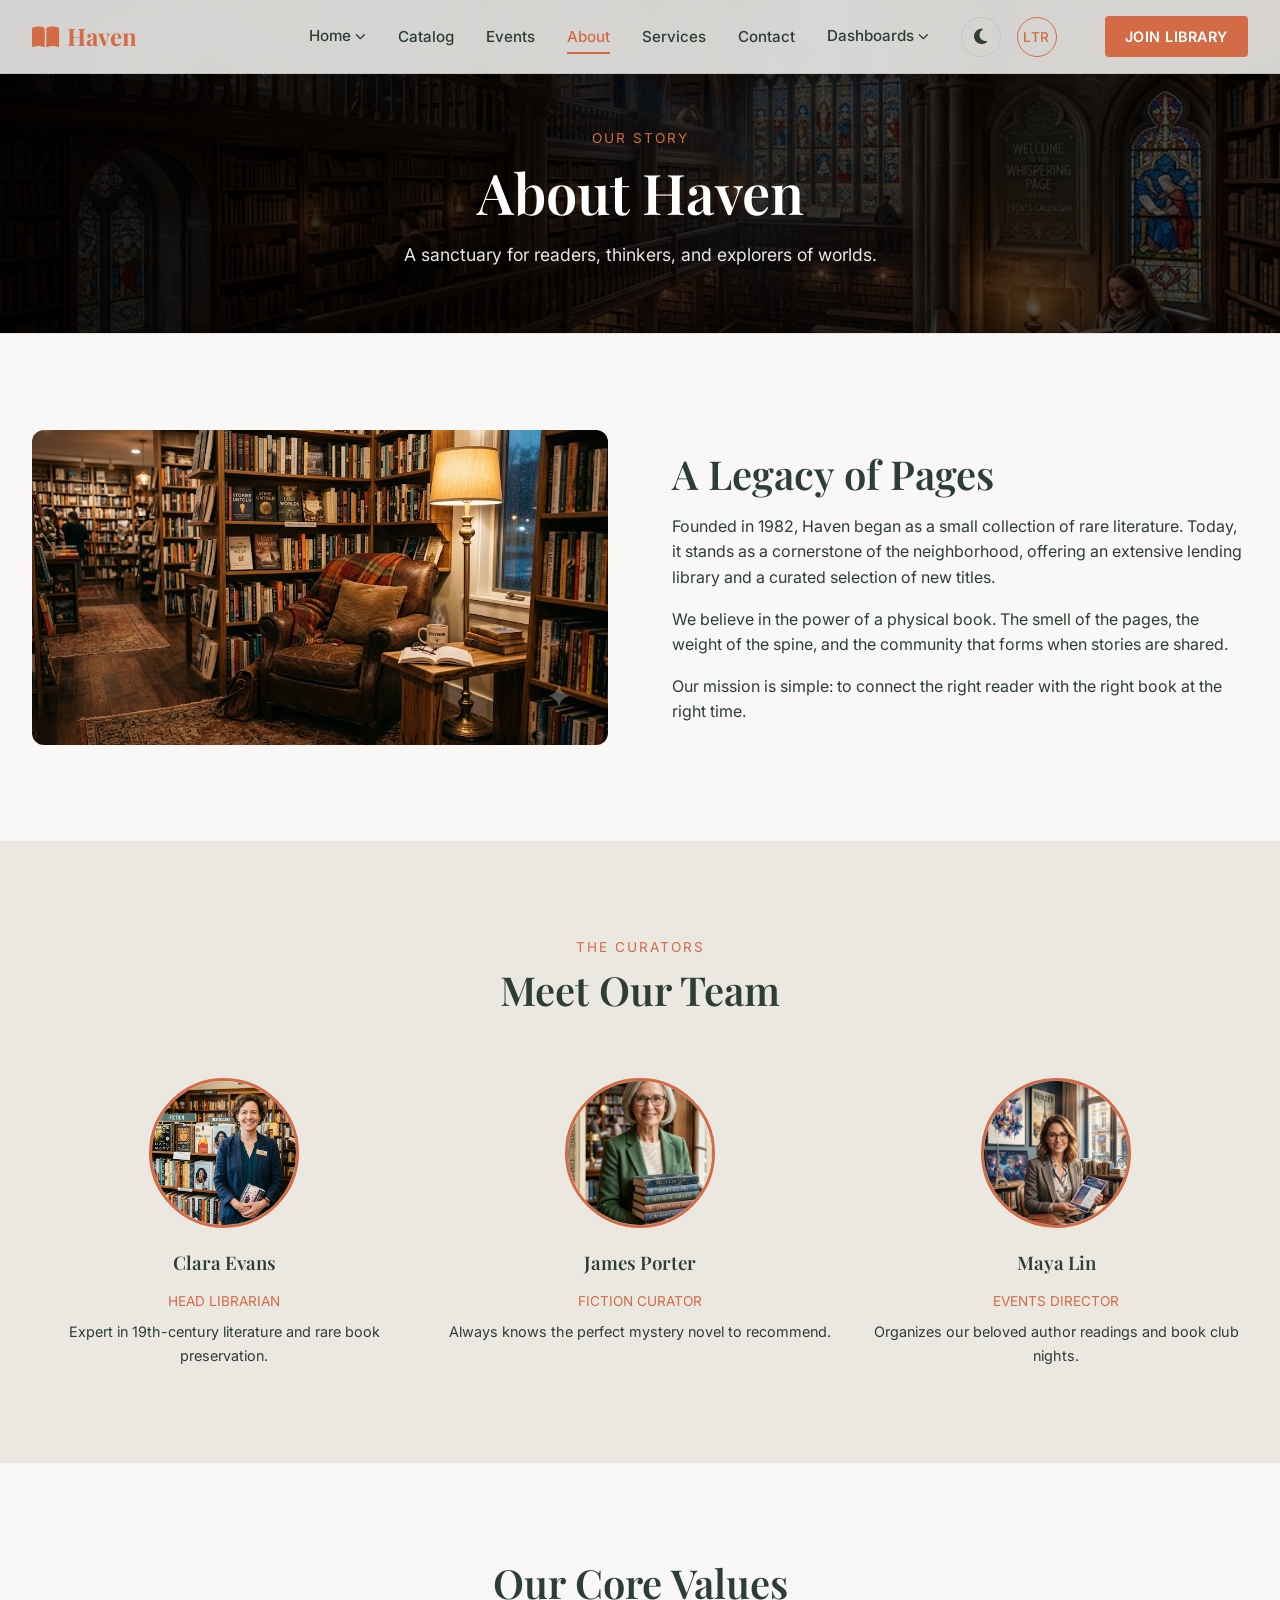
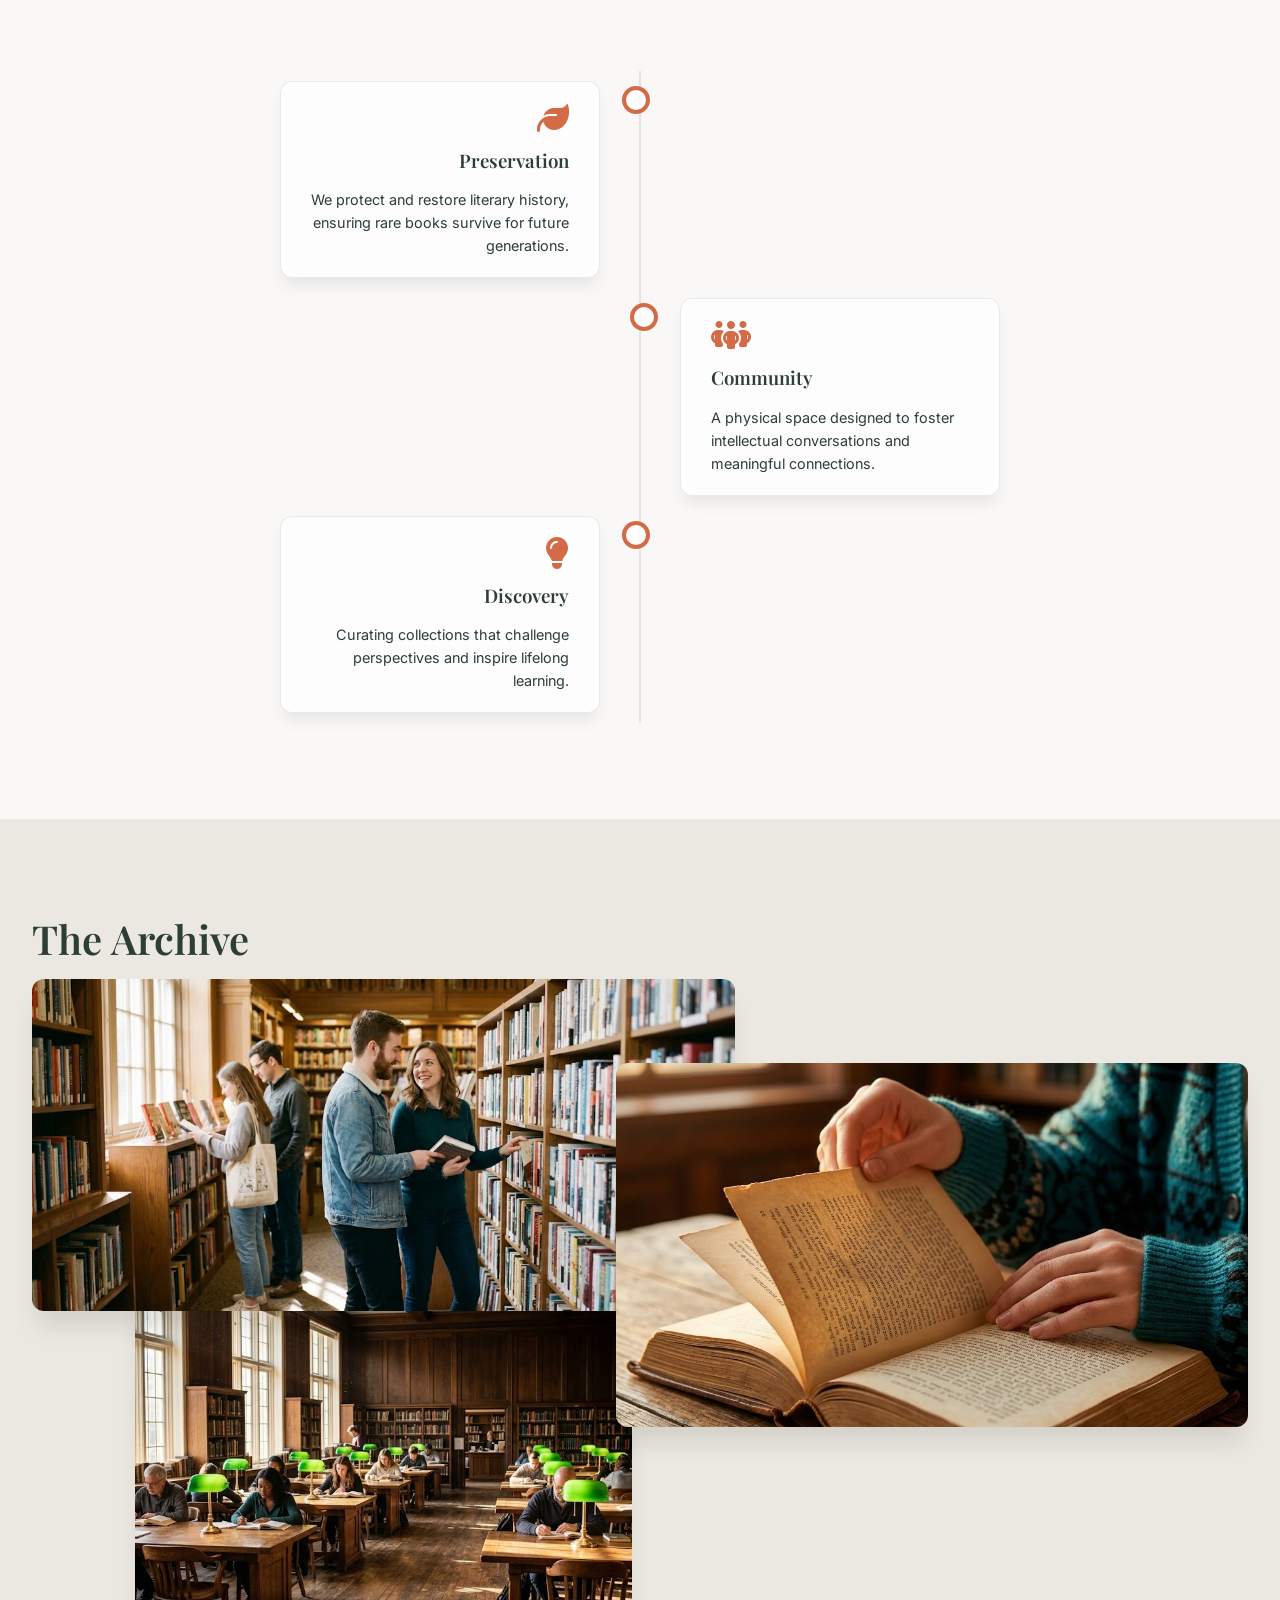
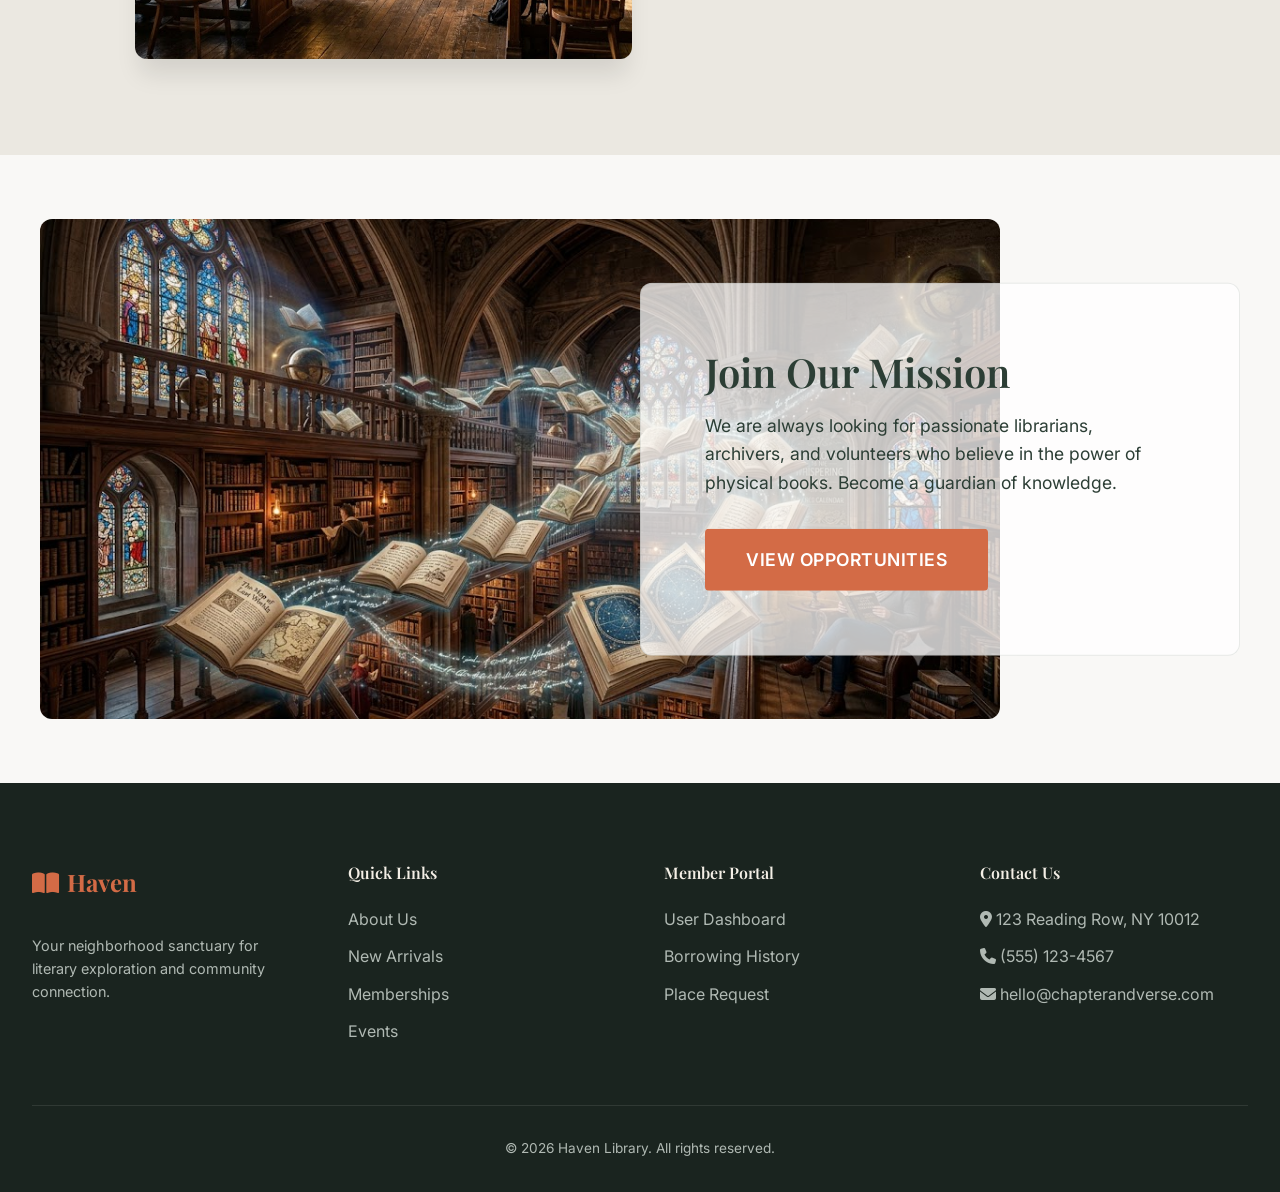
==== commit 10d3c121: "UI Enhancements: Redesign Library Hours, Fix Bento Layout, Update Hover States, and Improve Light Mo" ====
--- a/about.html
+++ b/about.html
@@ -67,6 +67,9 @@
                             </button>
                         </div>
                     </li>
+                    <li class="nav-cta-item" style="display: flex; align-items: center; margin-left: 1rem;">
+                        <a href="dashboard.html" class="btn btn-primary" style="padding: 0.5rem 1.2rem; font-size: 0.9rem;">Join Library</a>
+                    </li>
                 </ul>
             </nav>
 
@@ -81,7 +84,7 @@
         <div class="container reveal" style="position: relative; z-index: 10;">
             <span class="section-subtitle">Our Story</span>
             <h1 class="page-title" style="color: white;">About Haven</h1>
-            <p style="color: var(--text-primary); max-width: 600px; margin: 0 auto; font-size: 1.1rem;">A sanctuary for readers, thinkers, and explorers of worlds.</p>
+            <p style="color: rgba(255,255,255,0.9); max-width: 600px; margin: 0 auto; font-size: 1.1rem;">A sanctuary for readers, thinkers, and explorers of worlds.</p>
         </div>
     </header>
 
--- a/styles.css
+++ b/styles.css
@@ -307,9 +307,13 @@
 }
 
 .lang-toggle {
-  width: auto;
-  padding: 0 1rem;
-  border-radius: 20px;
+  width: 40px;
+  height: 40px;
+  padding: 0;
+  display: flex;
+  align-items: center;
+  justify-content: center;
+  border-radius: 50%;
   font-family: var(--font-body);
   font-weight: 500;
   font-size: 0.85rem;
@@ -535,6 +539,16 @@
 .genre-card:hover .genre-title,
 .genre-card:hover .genre-icon {
   color: var(--accent-text);
+}
+
+.genre-card:hover .btn-outline {
+  border-color: var(--accent-text);
+  color: var(--accent-text);
+}
+
+.genre-card:hover .btn-outline:hover {
+  background-color: var(--accent-text);
+  color: var(--accent);
 }
 
 /* Membership Section */
@@ -674,7 +688,7 @@
 /* Footer */
 .footer {
   background-color: var(--footer-bg);
-  color: var(--text-secondary);
+  color: #B0B9B3;
   padding: 5rem 0 2rem;
 }
 
@@ -707,6 +721,7 @@
 }
 
 .footer-links a {
+  color: #B0B9B3;
   transition: color var(--transition-fast);
 }
 
@@ -1356,11 +1371,14 @@
   width: 100%;
   height: 100%;
   object-fit: cover;
-  opacity: 0;
-  transition: opacity 0.5s ease;
+  opacity: 0.2;
+  filter: grayscale(100%);
+  transition: all 0.5s ease;
 }
 .hover-panel-item:hover .hover-panel-img {
-  opacity: 0.2;
+  opacity: 0.4;
+  filter: grayscale(0%);
+  transform: scale(1.05);
 }
 .hover-panel-content {
   position: relative;
